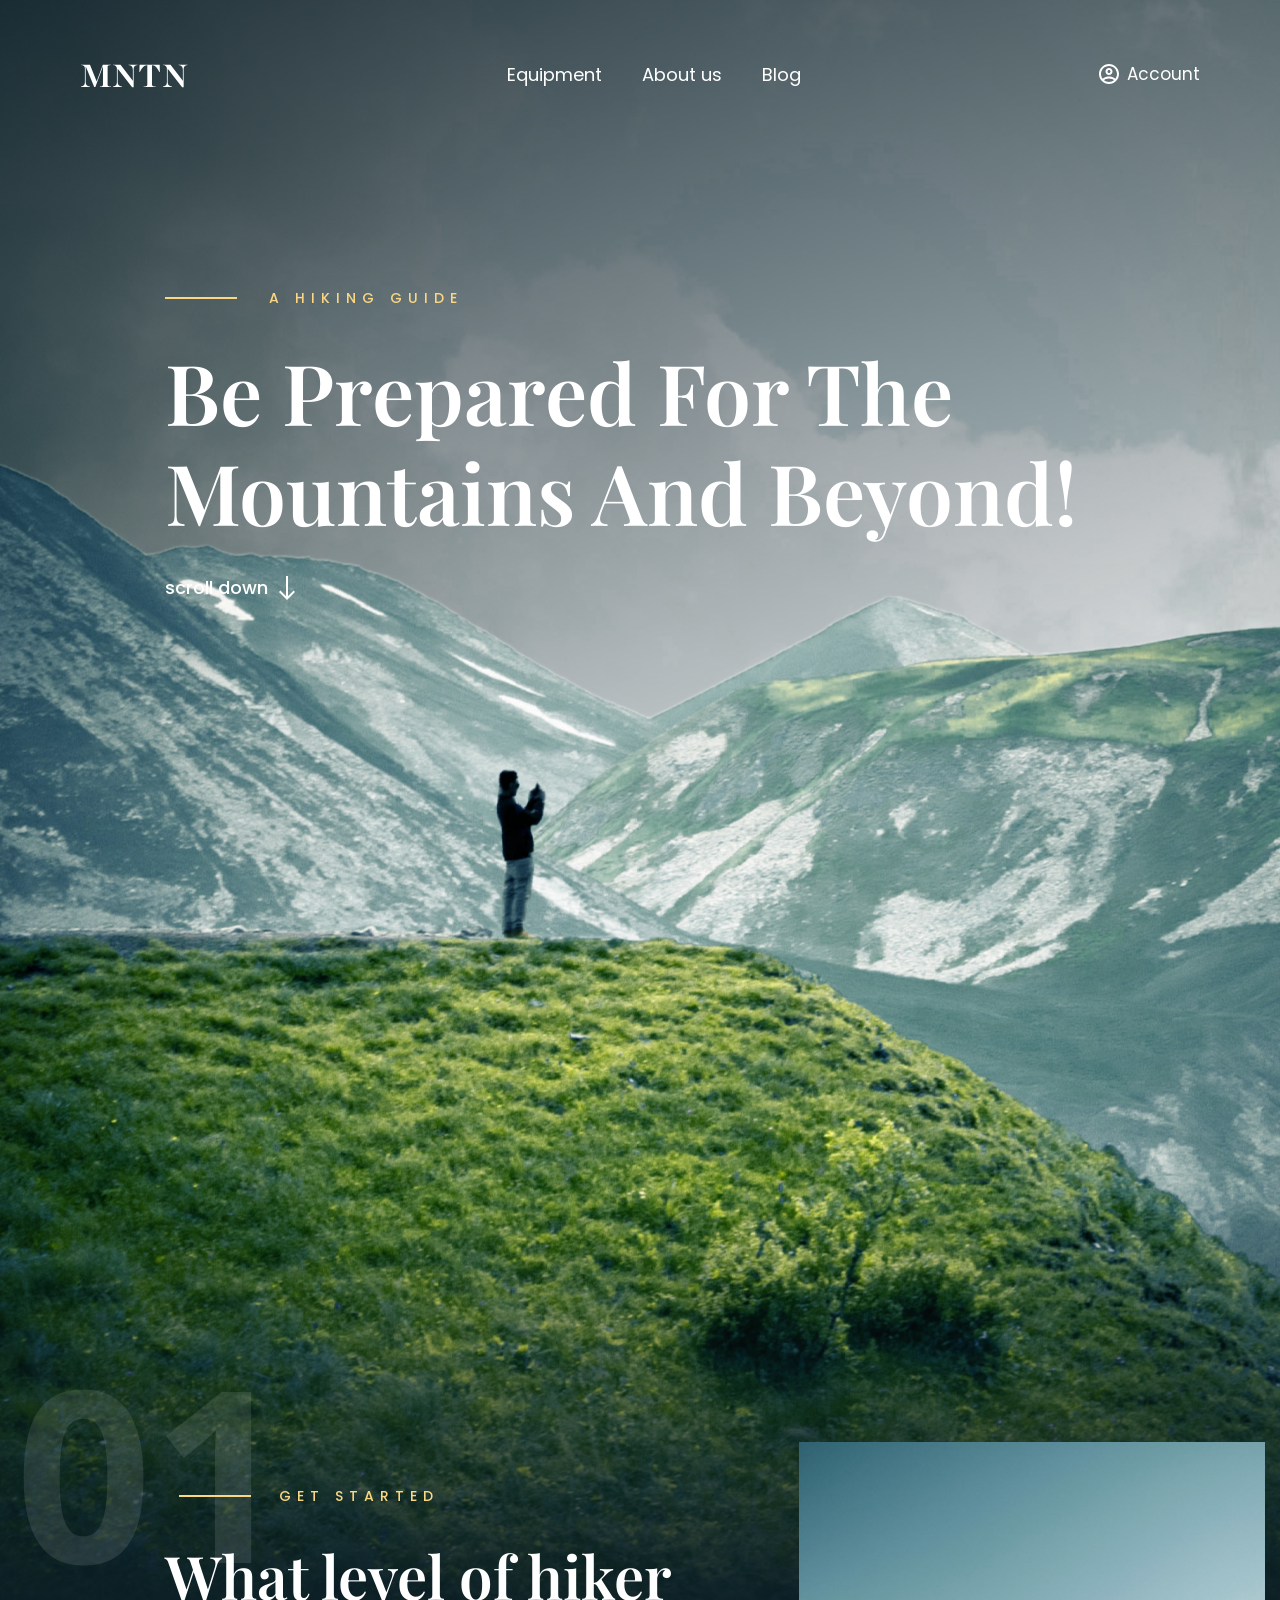
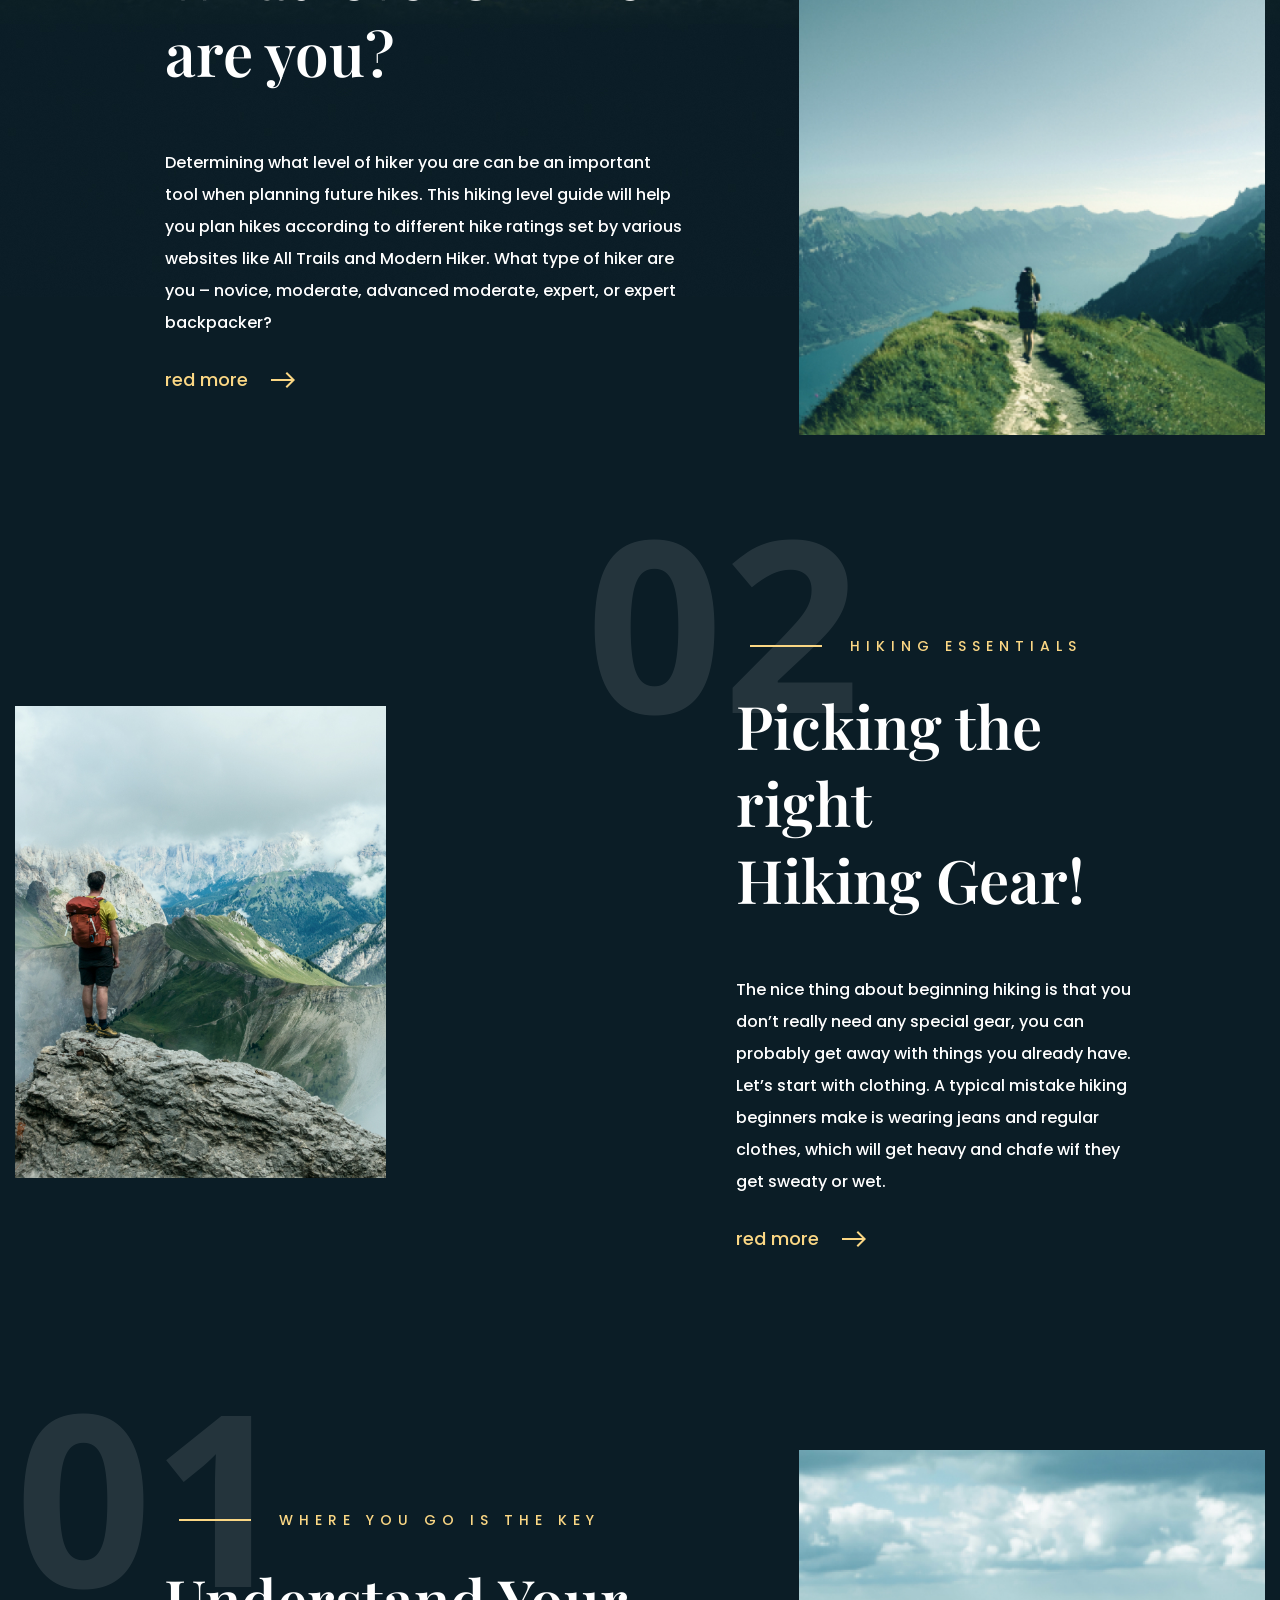
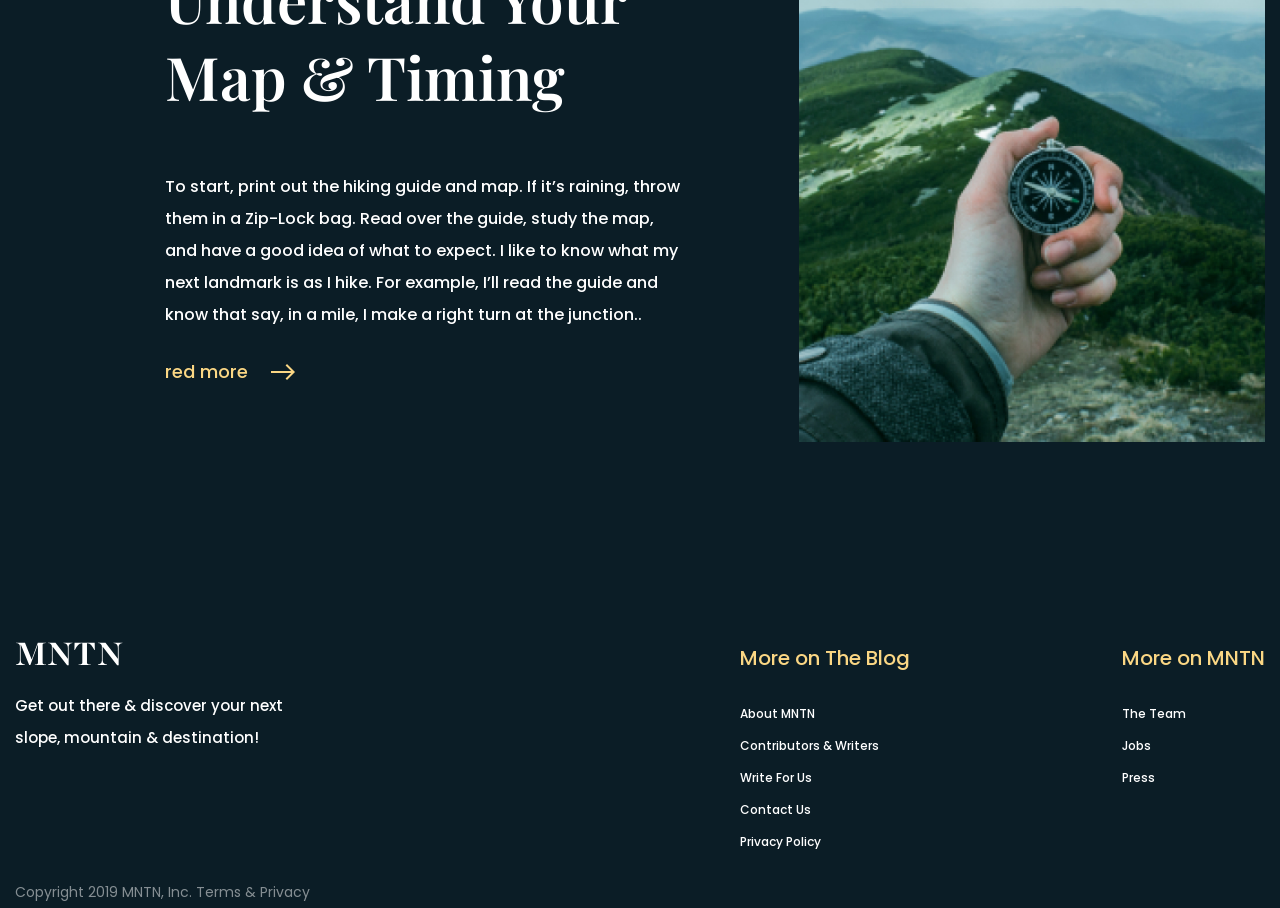
==== progect 3/index.html @ 8d715fa8 "Add files via upload" ====
<!DOCTYPE html>
<html lang="en">

<head>
    <meta charset="UTF-8">
    <meta http-equiv="X-UA-Compatible" content="IE=edge">
    <meta name="viewport" content="width=device-width, initial-scale=1.0">
    <link rel="stylesheet" href="../progect 3/css/zero.css">
    <link rel="stylesheet" href="../progect 3/css/main.css">
    <link rel="stylesheet" href="../progect 3/css/meadia.css">
    <link rel="preconnect" href="https://fonts.googleapis.com">
    <link rel="preconnect" href="https://fonts.gstatic.com" crossorigin>
    <link
        href="https://fonts.googleapis.com/css2?family=Open+Sans:wght@700&family=Playfair+Display:wght@400;600;700;800;900&family=Poppins:wght@400;500;700&display=swap"
        rel="stylesheet">
    <title>MNTN</title>
</head>

<body>
    <header class="header">
        <section class="big-wrapper">
            <div class="header__content">
                <div class="header__logo">
                    <img src="../progect 3/img/Logo.svg" alt="logo">
                </div>
                <ul class="header__nav">
                    <li class="header__li"> <a href="#"> Equipment</a> </li>
                    <li class="header__li"> <a href="#"> About us</a> </li>
                    <li class="header__li"> <a href="#"> Blog</a> </li>
                </ul>
                <div class="header__account">
                    <p class="header__account-text">
                        Account
                    </p>
                </div>
                <button class="header__btn">
                    <span class="header__btn-icon">

                    </span>
                </button>
                <div class="mobile__nav">
                    <ul class="header__nav">
                        <li class="header__li"> <a href="#"> Equipment</a> </li>
                        <li class="header__li"> <a href="#"> About us</a> </li>
                        <li class="header__li"> <a href="#"> Blog</a> </li>
                    </ul>
                    <div class="header__account">
                        <p class="header__account-text">
                            Account
                        </p>
                    </div>
                </div>
            </div>
        </section>
    </header>
    <div class="main">
        <a href="#" class="hero">
            <p class="span__text">A Hiking guide</p>
            <h1 class="h1">
                Be prepared for the Mountains and beyond!
            </h1>
            <p class="scroll__down">
                scroll down
            </p>
        </a>
        <section class="startet">
            <div class="wrapper">
                <div class="container">
                    <div class="item">
                        <p class="span__text-level">GEt Started</p>
                        <h2 class="one__h2">
                            What level of hiker <br> are you?
                        </h2>
                        <p class="level">
                            Determining what level of hiker you are can be an important tool when planning future hikes.
                            This hiking level guide
                            will help you plan hikes according to different hike ratings set by various websites like
                            All Trails and Modern Hiker.
                            What type of hiker are you – novice, moderate, advanced moderate, expert, or expert
                            backpacker?
                        </p>
                        <p class="red__more">
                            red more
                        </p>
                    </div>
                    <div class="item__img">
                        <img src="../progect 3/img/level.jpg" alt="#">
                    </div>
                </div>
                <div class="container">
                    <div class="item__to">
                        <p class="span__text-level">Hiking Essentials</p>
                        <h2 class="one__h2">
                            Picking the right <br> Hiking Gear!
                        </h2>
                        <p class="level">
                            The nice thing about beginning hiking is that you don’t really need any special gear, you
                            can probably get away with
                            things you already have. Let’s start with clothing. A typical mistake hiking beginners make
                            is wearing jeans and regular
                            clothes, which will get heavy and chafe wif they get sweaty or wet.
                        </p>
                        <p class="red__more">
                            red more
                        </p>
                    </div>
                    <div class="item__img right__img">
                        <img src="../progect 3/img/trevel__piple.jpg" alt="#">
                    </div>
                </div>
                <div class="container">
                    <div class="item">
                        <p class="span__text-level">where you go is the key</p>
                        <h2 class="one__h2">
                            Understand Your <br> Map & Timing
                        </h2>
                        <p class="level">
                            To start, print out the hiking guide and map. If it’s raining, throw them in a Zip-Lock bag.
                            Read over the guide, study
                            the map, and have a good idea of what to expect. I like to know what my next landmark is as
                            I hike. For example, I’ll
                            read the guide and know that say, in a mile, I make a right turn at the junction..
                        </p>
                        <p class="red__more">
                            red more
                        </p>
                    </div>
                    <div class="item__img">
                        <img src="../progect 3/img/01__timer.jpg" alt="#">
                    </div>
                </div>
            </div>
        </section>
        <footer class="footer">
            <div class="wrapper">
                <div class="footer__container">
                    <div class="foot__print">
                        <div class="print">
                            <img src="../progect 3/img/Logo.svg" alt="#">
                        </div>
                        <div class="foot__text-one">
                            Get out there & discover your next slope, mountain & destination!
                        </div>
                        <p class="copyright">
                            Copyright 2019 MNTN, Inc. Terms & Privacy
                        </p>
                    </div>
                    <nav class="footer__nav">
                        <ul class="footer__list-one">
                            <li class="h__li">More on The Blog</li>
                            <li class="li__footer"> <a href="#"> About MNTN</a></li>
                            <li class="li__footer"> <a href="#">Contributors & Writers</a></li>
                            <li class="li__footer"> <a href="#">Write For Us</a></li>
                            <li class="li__footer"> <a href="#">Contact Us</a></li>
                            <li class="li__footer"><a href="#">Privacy Policy</a></li>
                        </ul>
                        <ul class="footer__list-to">
                            <li class="h__li">More on MNTN</li>
                            <li class="li__footer">
                                <a href="#">The Team</a>
                            </li>
                            <li class="li__footer">
                                <a href="#">Jobs</a>
                            </li>
                            <li class="li__footer">
                                <a href="#">Press</a>
                            </li>
                        </ul>
                    </nav>
                </div>
            </div>
        </footer>
    </div>



    <script src="../progect 3/js/main.js"></script>
</body>

</html>
---- progect 3/css/zero.css ----
*{
    padding: 0;
    margin: 0;
    border: 0;
}
*,*:before,*:after{
    -moz-box-sizing: border-box;
    -webkit-box-sizing: border-box;
    box-sizing: border-box;
}
:focus,:active{outline: none;}
a:focus,a:active{display: block;}

html,body{
    height: 100%;
    width: 100%;
    font-size: 100%;
    line-height: 100%;
    font-size: 14px;
    -ms-text-size-adjust: 100;
    -moz-text-size-adjust: 100;
    -webkit-text-size-adjust: 100;
}

input,button,textarea{font-family: inherit;}

input::-ms-clear{display: none;}
button{cursor: pointer;}
button::-moz-focus-inner {padding: 0;border: 0;}
a, a:visited{text-decoration: none;}
ul ol{list-style: none;}
img{vertical-align: top;}

h1,h2,h3,h4,h5,h6{font-size:inherit;font-weight: inherit; }
img {
  max-width: 100%;
}

ul, ol {
  margin: 0;
  padding: 0;
  list-style: none;
}

a {
  text-decoration: none;
}

button {
  padding: 0;
  border: none;
  background-color: transparent;
  cursor: pointer;
}
---- progect 3/css/main.css ----
body {
    background-image: url(../img/BG.jpg);
    background-repeat: no-repeat;
    background-color: #0B1D26;
}

.header {
    position: fixed;
    left: 0;
    top: 0;
    width: 100%;
    padding-top: 64px;
    z-index: 1000;
    padding-bottom: 40px;
    transition: .2s;
}

.header__active {
    background-color: #0b1e23;
}

.big-wrapper{
    max-width: 1760px;
    max-width: 100%;
    margin: 0 auto;
    padding: 0 15px;
}
.wrapper {
    padding: 0 15px;
    max-width: 1462px;
    margin: 0 auto;
}

.header__content {
    display: flex;
    justify-content: space-between;
    flex-wrap: wrap;
}

.header__nav {
    display: flex;
}
.header__nav li + li {
    margin-left: 40px;
}
.header__li a {
    transition: .2s;
}

.header__li:last-child {
    margin-right: 0px;
}

.header__li a:hover , .header__li:active, .header__li:focus{
    border: 2px solid #e3e3e1;
    padding: 2px;
    color: #FBD784;
}

.header__li a {
    font-family: 'Poppins', sans-serif;
    font-style: normal;
    font-weight: 400;
    font-size: 18px;
    line-height: 22px;
    /* identical to box height */


    color: #FFFFFF;
}



.header__logo {
    margin-left: 65px;
}

.header__account {
    margin-right: 65px;
    align-items: center;
    transition: .2s linear;
}


.header__account-text {
    font-family: 'Poppins', sans-serif;
    font-size: 17px;
    line-height: 21px;
    /* identical to box height */


    color: #FFFFFF;
    margin-left: 8px;
    position: relative;
    transition: .2s linear;
}

.header__account-text::before {
    position: absolute;
    left: -30px;
    top: -2px;
    content: "";
    width: 24px;
    height: 24px;
    display: block;
    background-image: url(../img/icon__account.svg) ;
}

.header__account-text:hover, .header__account-text:focus, .header__account-text:active {
    border: 2px solid #e3e3e1;
    padding: 2px;
    color: #FBD784;
}
.header__btn {
    transition: .2s linear;
    position: relative;
    z-index: 9;
    display: none;
    height: 25px;
    border: none;
    padding: 0;
    cursor: pointer;
} 

.header__btn-icon {
    transition: .3s linear;
    position: relative;
    display: block;
    width: 42px;
    height: 5px;
    background-color: #fff;
    border: none;
}

.header__btn-icon::before {
    transition: .2s linear;
    position: absolute;
    top: -10px;
    left: 0;
    content: "";
    display: block;
    height: 5px;
    width: 42px;
    background-color: #fff;
}

.header__btn-icon::after {
    transition: .3s linear;
    position: absolute;
    bottom: -10px;
    left: 0;
    content: "";
    display: block;
    height: 5px;
    width: 42px;
    background-color: #fff;
}

.header__btn-close .header__btn-icon::before {
    transform: rotate(45deg);
    top: 0;

}

.header__btn-close .header__btn-icon::after{
    transform: rotate(-45deg);
    top: 0;
}

.header__btn-close .header__btn-icon {
    background-color: transparent;
}

.mobile__nav .header__nav,
.mobile__nav .header__account {
    display: block;
}

.mobile__nav .header__nav .header__li {
    margin-bottom: 30px;
    margin-left: 0;
}
.mobile__nav .header__account {
    margin-right: 0;
    margin-left: 20px;
}

.mobile__nav {
    transition: .3s linear;
    padding: 64px 183px 50px 30px ;
    top: 0;
    right: 0;
    position: fixed;
    display: block;
    display: none;
    flex-direction: column;
    justify-content: space-between;
    width: 320px;
    height: 100%;
    background-color: rgba(10, 10, 34, 0.8);
}

.hero {
    margin-top: 287px;
    display: block;
    margin-left: auto;
    margin-right: auto;
    max-width: 980px;
    padding-left: 15px;
    padding-right: 15px;
    transition: 0.2s ease-in;
    transition: transform 0.5s cubic-bezier(1.000, 1.650, 0.000, 1.650);
    margin-bottom: 843px;
}

.hero:hover, .hero:active, .hero:focus {
    transform: translateY(-10%);
}

.span__text {
    position: relative;
    padding-left: 104px;
    font-family: 'Poppins', sans-serif;
    font-style: normal;
    font-weight: 500;
    font-size: 14px;
    line-height: 22px;
    /* identical to box height */

    letter-spacing: 6px;
    text-transform: uppercase;

    /* Accent */

    color: #FBD784;
    margin-bottom: 32px;
}
.span__text::before {
    position: absolute;
    left: 0;
    content: "";
    width: 72px;
    height: 2px;
    display: block;
    background-color: #FBD784;
    left: 0;
    top: 50%;
    transform: translateY(-50%);
}

.h1 {
    font-family: 'Playfair Display', serif;
    font-style: normal;
    font-weight: 600;
    font-size: 84px;
    line-height: 100px;
    /* or 114% */

    text-transform: capitalize;

    /* Weiß */

    color: #FFFFFF;
    margin-bottom: 36px;
}

.scroll__down {
    display: inline-block;
    width: 130px;
    position: relative;
    font-family: 'Poppins', sans-serif;
    font-style: normal;
    font-weight: 500;
    font-size: 18px;
    line-height: 22px;
    /* identical to box height */
    color: #FFFFFF;

}

.main {
    max-width: 100%;
}

.scroll__down::after {
    display: block;
    content: "";
    position: absolute;
    right: 0;
    top: 50%;
    transform: translateY(-50%);
    width: 16px;
    height: 24px;
    background-image: url(../img/erow__down.svg);
}

.wrapper {
    padding: 0 15px;
    max-width: 1462px;
    margin: 0 auto;
    flex-wrap: wrap;
}


.span__text-level {
    position: relative;
    padding-left: 114px;
    font-family: 'Poppins', sans-serif;
    font-style: normal;
    font-weight: 500;
    font-size: 14px;
    line-height: 22px;
    /* identical to box height */

    letter-spacing: 6px;
    text-transform: uppercase;

    /* Accent */

    color: #FBD784;
    margin-bottom: 30px;
}
.span__text-level::before {
    position: absolute;
    content: "";
    width: 72px;
    height: 2px;
    display: block;
    background-color: #FBD784;
    left: 14px;
    top: 50%;
    transform: translateY(-50%);
}

.container {
    align-items: center;
    display: flex;
    justify-content: space-between;
    margin-bottom: 200px;
}

.container:nth-child(even) {
    flex-direction: row-reverse;
}

.item::before {
    position: absolute;
    display: block;
    content: "01";
    left: 0;
    top: -135px;
    width: 240px;
    height: 240px;
    font-weight: 700;
    font-size: 240px;
    line-height: 1;
    font-family: 'Open Sans', sans-serif;
    font-style: normal;
    color: #FFFFFF;

    opacity: 0.1;
    
}

.item {
    position: relative;
    padding-left: 150px;
    margin-right: 114px;
}

.red__more {
    display: inline-block;
    width: 130px;
    position: relative;
    font-family: 'Poppins', sans-serif;
    font-style: normal;
    font-weight: 500;
    font-size: 18px;
    line-height: 22px;
    /* identical to box height */
    color: #FBD784;

}

.red__more::after {
    display: block;
    content: "";
    position: absolute;
    right: 0;
    top: 50%;
    transform: translateY(-50%);
    width: 24px;
    height: 16px;
    background-image: url(../img/arrow__left.svg);
}

.one__h2 {
    margin-bottom: 56px;
    font-family: 'Playfair Display', serif;
    font-style: normal;
    font-weight: 600;
    font-size: 60px;
    line-height: 77px;

    color: #FFFFFF;
}

.level {
    margin-bottom: 30px;
    flex-wrap: wrap;
    max-width: 632px;
    font-family: 'Poppins', sans-serif;
    font-style: normal;
    font-weight: 500;
    font-size: 16px;
    line-height: 32px;
    /* or 178% */


    color: #FFFFFF;
}

.item__img {
    max-width: 566px;
    max-height: 720px;
}
.item__img img {
    min-width: 300px;
}

.right__img {
    margin-right: 200px;
}


.item__to::before {
    position: absolute;
    display: block;
    content: "02";
    left: 0;
    top: -135px;
    width: 240px;
    height: 240px;
    font-weight: 700;
    font-size: 240px;
    line-height: 1;
    font-family: 'Open Sans', sans-serif;
    font-style: normal;
    color: #FFFFFF;

    opacity: 0.1;
    
}

.item__to{
    position: relative;
    padding-left: 150px;
    margin-right: 114px;
}
.footer {
    max-height: 100%;
    max-width: 100%;
    margin-bottom: 120px;
}
.footer__container {
    display: flex;
    justify-content: space-between;
}

.foot__text-one {
    max-width: 300px;
    font-family: 'Poppins', sans-serif;
    font-style: normal;
    font-weight: 500;
    font-size: 15px;
    line-height: 32px;
    /* or 178% */
    margin-bottom: 122px;

    color: #FFFFFF;
}

.footer__list-one {
    margin-right: 212px;
}

.copyright {
    font-family: 'Poppins', sans-serif;
    font-style: normal;
    font-weight: 400;
    font-size: 14px;
    line-height: 32px;
    /* identical to box height, or 178% */


    color: #FFFFFF;

    opacity: 0.5;
}
.print {
    margin-bottom: 24px;
}

.foot__text-one {
    margin-bottom: 122px;
}

.footer__nav {
    display: flex;
}

.h__li {
    margin-bottom: 24px;
    font-family: 'Poppins', sans-serif;
    font-style: normal;
    font-weight: 500;
    font-size: 20px;
    line-height: 32px;
    /* identical to box height, or 133% */


    /* Accent */

    color: #FBD784;
}

.li__footer a {
    margin-bottom: 7px;
    font-family: 'Poppins', sans-serif;
    font-style: 400;
    font-weight: 500;
    font-size: 12px;
    line-height: 32px;
    /* identical to box height, or 178% */

    position: relative;
    color: #FFFFFF;
    padding-bottom: 5px;
}

.li__footer a::after {
    position: absolute;
    left: 0;
    bottom: -15px;
    content: "";
    display: block;
    width: 100%;
    height: 2px;
    background-color: #fff;
    opacity: 0;
    transition: all .2s ease-in;
}


.li__footer a:hover::after, .li__footer a:active::after {
    position: absolute;
    left: 0;
    bottom: 0;
    content: "";
    display: block;
    width: 100%;
    height: 2px;
    background-color: #FBD784;
    opacity: 1;
}

.red__more {
    transition: .2s linear;
}

.red__more:hover {
    transform: translateX(20px);
}
img {
    transition: .2s linear;
}
.item__img {
    overflow: hidden;
    transition: .2s linear;
}
.item__img img{
    transition: .15s all;
}
.item__img img:hover, .item__img:focus, .item__img:active {
    transform: scale(1.1);
}
---- progect 3/css/meadia.css ----
@media (max-width: 1200px) {
    .h1 {
        font-size: 60px;
    }
    .right__img {
    margin-right: 0px;
}
}

@media (max-width: 1000px) {
    .item__to {
        padding-left: 50px;
    }
    .item {
        margin-right: 15px;
        padding-left: 15px;
    }
}

@media (max-width: 800px) {
    .header__nav,
    .header__account {
        display: none;
    }
    .item__to {
        margin-right: 15px;
    }

    .header__btn {
        display: block;
    }

    .mobile__nav-active {
        transition: .3s linear;
        display: flex;
    }

    .h1 {
        font-size: 40px;
        line-height: 40px;
    }
    .one__h2 {
        font-size: 30px;
        line-height: 40px;
    }

    .hero  {
        margin-top: 150px;
    }
    .item {
        margin-right: 15px;
        padding-left: 15px;
    }
}

@media (max-width: 700px) {
.container {
    display: block;
    flex-wrap: wrap;
    text-align: center;
}
.red__more {
    margin-bottom: 30px;
}
.item {
    flex-wrap: nowrap;
}
.right__img {
    margin-right: 0;
}
.one__h2 {
    width: 100%;
}
.level {
    width: 100%;
}
.hero {
    width: 100%;
    margin-bottom: 300px;
}
.item__img {
    max-width: none;
    margin: 0;
    padding: 0;
}
.item__to {
    display:inline-block;
}
.item__img img {
    display: inline-block;
    max-width: 400px;
    padding: 0;
    margin: 0;
}
.red__more {
    width: 180px;
}
.span__text-level {
    position: relative;
    padding-left: 0px;
    font-family: 'Poppins', sans-serif;
    font-style: normal;
    font-weight: 500;
    font-size: 14px;
    line-height: 22px;
    letter-spacing: 6px;
    text-transform: uppercase;
    color: #FBD784;
    margin-bottom: 30px;
}
.span__text-level::before {
    position: absolute;
    content: "";
    width: 255px;
    height: 2px;
    display: block;
    background-color: #FBD784;
    left: 29%;
    top: 110%;
    transform: translateY(-50%);
}
.footer__list-one {
    margin-right: 25px;
}
.footer__nav {
    height: 500px;
}
}

@media (max-width: 450px) {
    .header {
        width: 100%;
    }
    .footer {
        width: 412px;
    }
    .item__img img {
        max-width: 300px;
    }
    .main {
        width: 412px;
        display: block;
        margin: 0 auto;
    }
    .span__text-level::before {
    position: absolute;
    content: "";
    width: 186px;
    height: 2px;
    display: block;
    background-color: #FBD784;
    left: 21%;
    top: 110%;
    transform: translateY(-50%);
}
.foot__text-one {
    margin-bottom: 150px;
}
.copyright {
    width: 250px;
}
}
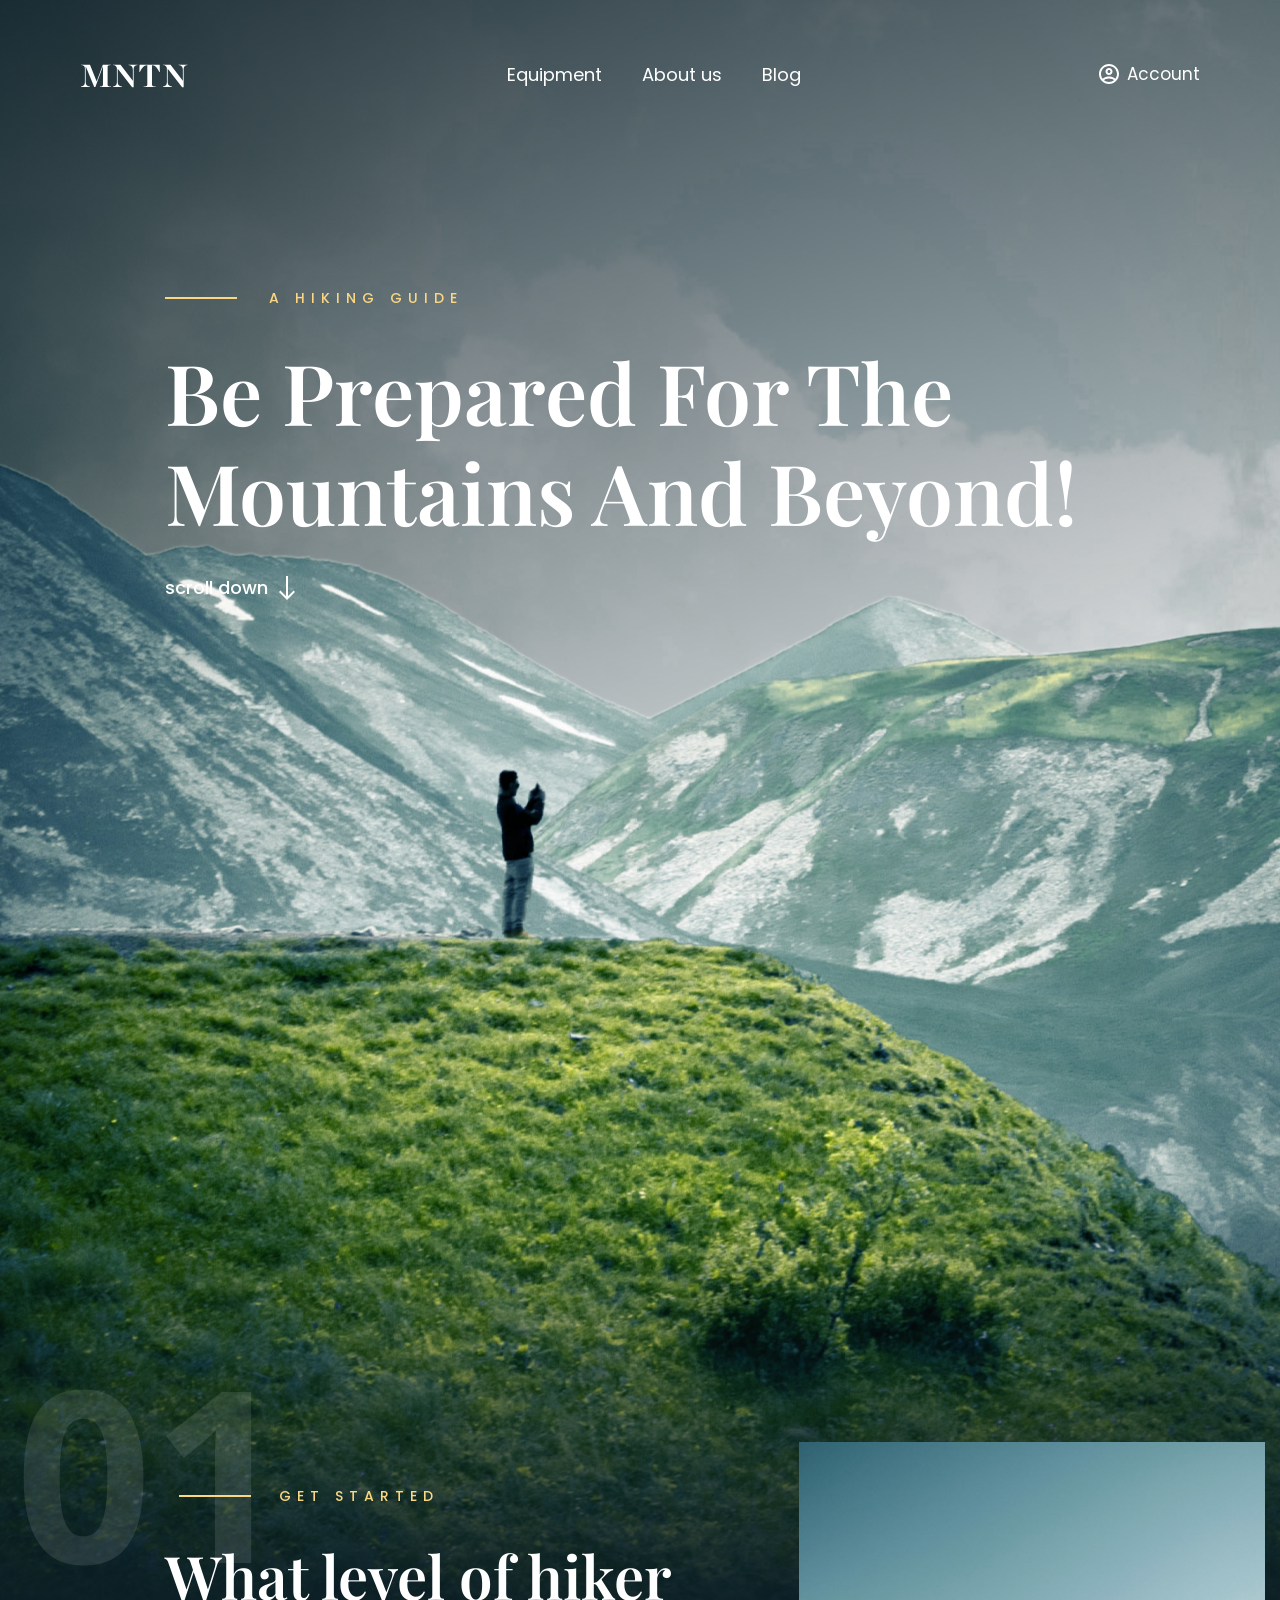
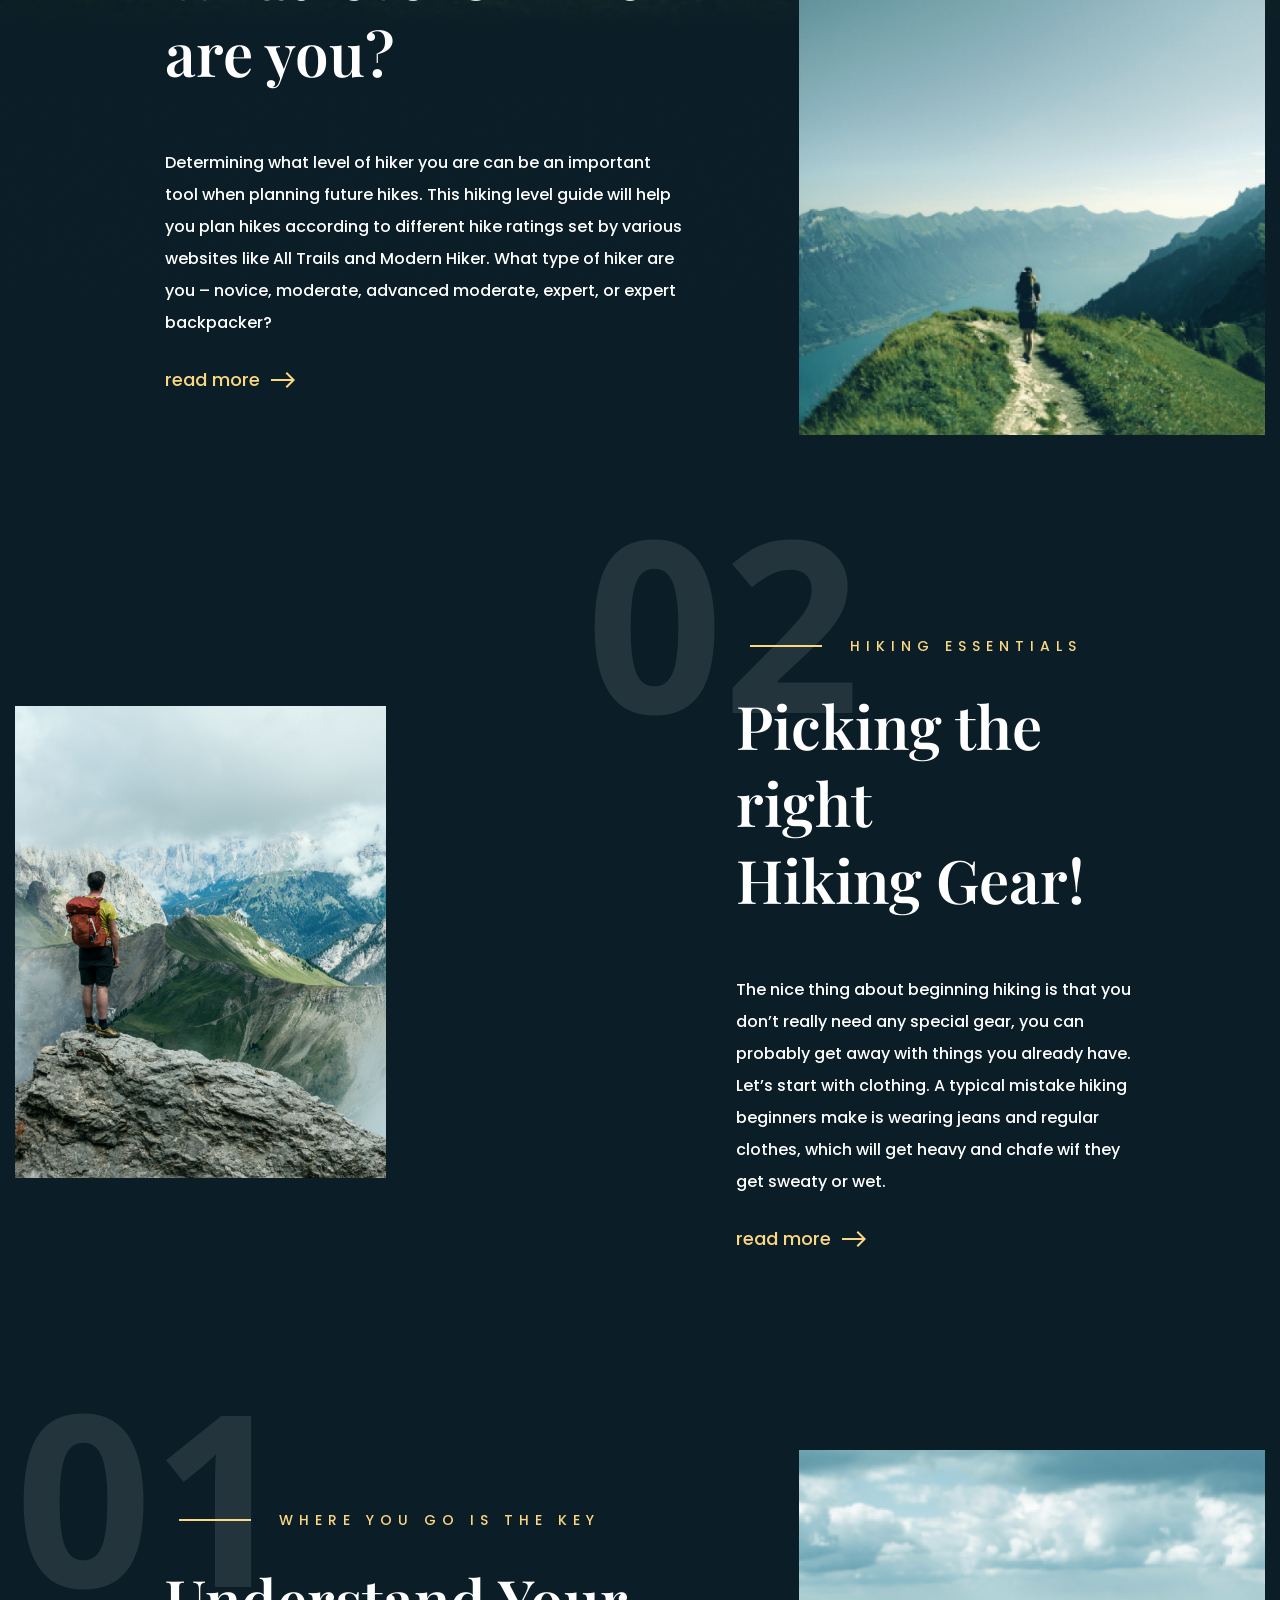
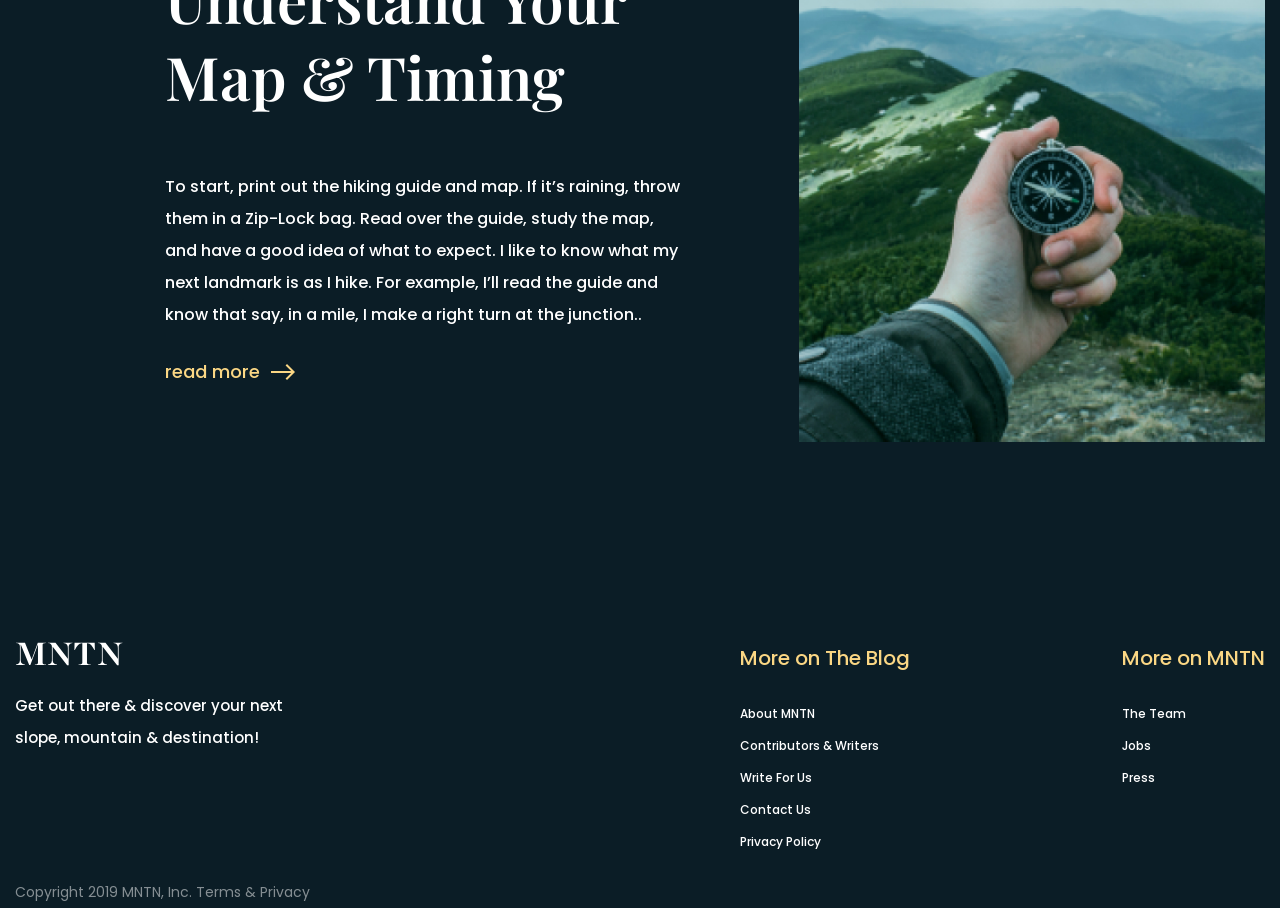
==== commit 537cfd85: "Update index.html" ====
--- a/progect 3/index.html
+++ b/progect 3/index.html
@@ -80,7 +80,7 @@
                             backpacker?
                         </p>
                         <p class="red__more">
-                            red more
+                            read more
                         </p>
                     </div>
                     <div class="item__img">
@@ -101,7 +101,7 @@
                             clothes, which will get heavy and chafe wif they get sweaty or wet.
                         </p>
                         <p class="red__more">
-                            red more
+                            read more
                         </p>
                     </div>
                     <div class="item__img right__img">
@@ -122,7 +122,7 @@
                             read the guide and know that say, in a mile, I make a right turn at the junction..
                         </p>
                         <p class="red__more">
-                            red more
+                            read more
                         </p>
                     </div>
                     <div class="item__img">
@@ -177,4 +177,4 @@
     <script src="../progect 3/js/main.js"></script>
 </body>
 
-</html>+</html>
